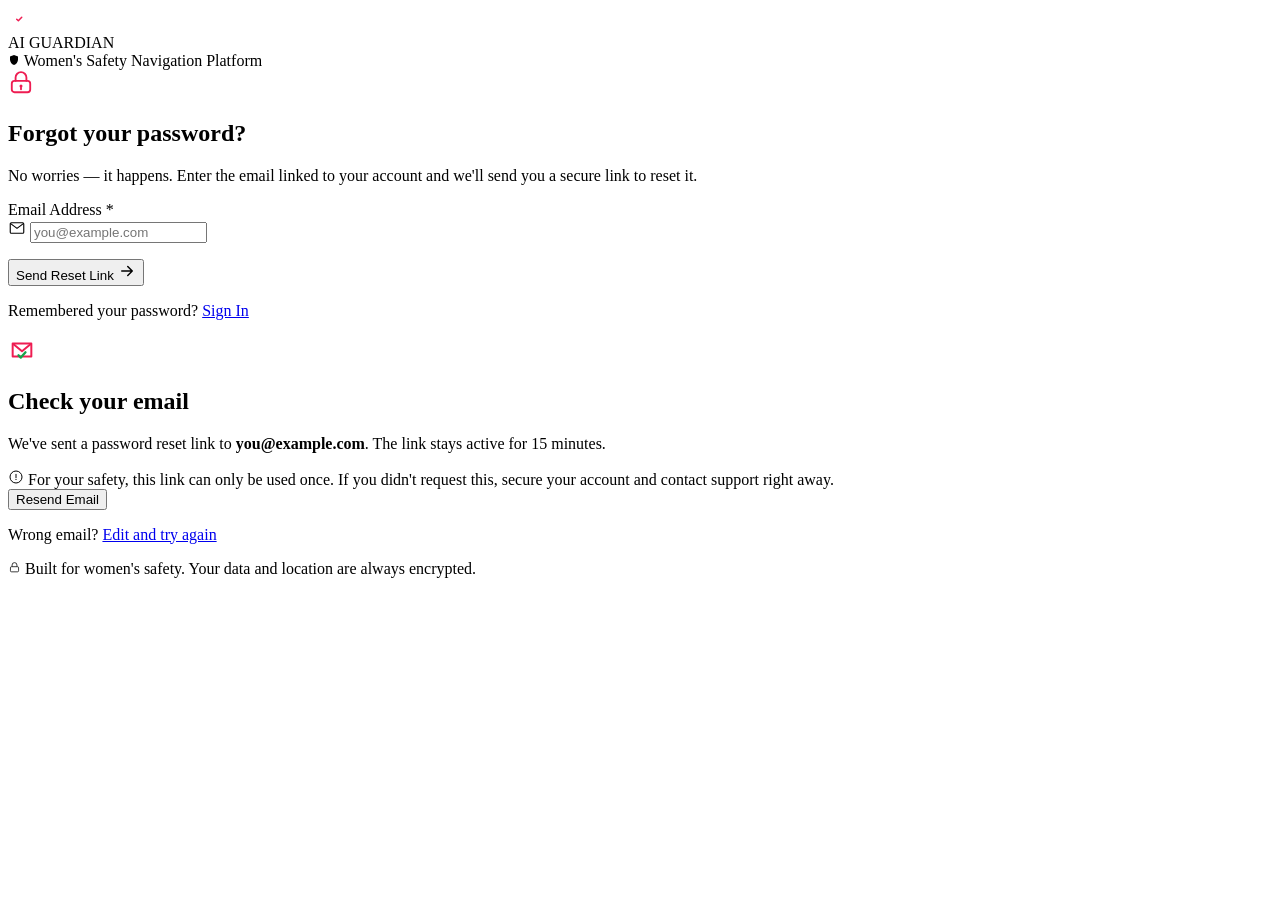
==== html/ForgotPassword.html @ b595bbde "forgot password" ====
<!DOCTYPE html>
<html lang="en">
<head>
<meta charset="UTF-8" />
<meta name="viewport" content="width=device-width, initial-scale=1.0" />
<title>AI Guardian — Reset Your Password</title>
<link rel="stylesheet" href="ForgotPassword.css" />
</head>
<body>

  <div class="page">
    <div class="card" id="card">

      <!-- Brand -->
      <div class="brand">
        <div class="brand-mark">
          <svg viewBox="0 0 24 24" width="22" height="22" fill="none" xmlns="http://www.w3.org/2000/svg">
            <path d="M12 2L4 5v6c0 5.2 3.4 9.7 8 11 4.6-1.3 8-5.8 8-11V5l-8-3z" fill="white"/>
            <path d="M9.5 12.2l1.8 1.8 3.7-4" stroke="#EE1D52" stroke-width="1.6" stroke-linecap="round" stroke-linejoin="round"/>
          </svg>
        </div>
        <span class="brand-name">AI GUARDIAN</span>
      </div>

      <div class="eyebrow">
        <svg viewBox="0 0 24 24" width="12" height="12" fill="none" xmlns="http://www.w3.org/2000/svg">
          <path d="M12 2L4 5v6c0 5.2 3.4 9.7 8 11 4.6-1.3 8-5.8 8-11V5l-8-3z" fill="currentColor"/>
        </svg>
        Women's Safety Navigation Platform
      </div>

      <!-- ===================== STEP 1: REQUEST RESET ===================== -->
      <section class="step" id="step-request" data-active="true">

        <div class="icon-badge">
          <svg viewBox="0 0 24 24" width="26" height="26" fill="none" xmlns="http://www.w3.org/2000/svg">
            <rect x="3.5" y="10" width="17" height="10.5" rx="2.5" stroke="#EE1D52" stroke-width="1.7"/>
            <path d="M7 10V7a5 5 0 0 1 10 0v3" stroke="#EE1D52" stroke-width="1.7" stroke-linecap="round"/>
            <circle cx="12" cy="14.8" r="1.4" fill="#EE1D52"/>
            <path d="M12 16.2v1.6" stroke="#EE1D52" stroke-width="1.7" stroke-linecap="round"/>
          </svg>
        </div>

        <h1>Forgot your password?</h1>
        <p class="subtitle">
          No worries — it happens. Enter the email linked to your account and
          we'll send you a secure link to reset it.
        </p>

        <form id="reset-form" novalidate>
          <label for="email">Email Address <span class="req">*</span></label>
          <div class="input-wrap">
            <svg class="input-icon" viewBox="0 0 24 24" width="18" height="18" fill="none" xmlns="http://www.w3.org/2000/svg">
              <path d="M3 6.5A1.5 1.5 0 0 1 4.5 5h15A1.5 1.5 0 0 1 21 6.5v11a1.5 1.5 0 0 1-1.5 1.5h-15A1.5 1.5 0 0 1 3 17.5v-11Z" stroke="currentColor" stroke-width="1.5"/>
              <path d="M4 6.5l8 6 8-6" stroke="currentColor" stroke-width="1.5" stroke-linecap="round" stroke-linejoin="round"/>
            </svg>
            <input type="email" id="email" name="email" placeholder="you@example.com" autocomplete="email" />
          </div>
          <p class="field-msg" id="email-msg"></p>

          <button type="submit" class="btn-primary" id="submit-btn">
            <span class="btn-label">Send Reset Link</span>
            <svg class="btn-arrow" viewBox="0 0 24 24" width="18" height="18" fill="none" xmlns="http://www.w3.org/2000/svg">
              <path d="M5 12h14M13 6l6 6-6 6" stroke="currentColor" stroke-width="2" stroke-linecap="round" stroke-linejoin="round"/>
            </svg>
            <span class="spinner" aria-hidden="true"></span>
          </button>
        </form>

        <p class="back-row">
          Remembered your password?
          <a href="#">Sign In</a>
        </p>
      </section>

      <!-- ===================== STEP 2: EMAIL SENT ===================== -->
      <section class="step" id="step-sent" data-active="false">

        <div class="icon-badge success">
          <svg viewBox="0 0 24 24" width="28" height="28" fill="none" xmlns="http://www.w3.org/2000/svg">
            <path d="M4 6.5h16v11H4v-11Z" stroke="#EE1D52" stroke-width="1.7" stroke-linejoin="round"/>
            <path d="M4.5 6.8L12 13l7.5-6.2" stroke="#EE1D52" stroke-width="1.7" stroke-linecap="round" stroke-linejoin="round"/>
            <path class="check-mark" d="M9 16.5l2 2 4-4.5" stroke="#16A34A" stroke-width="2" stroke-linecap="round" stroke-linejoin="round"/>
          </svg>
        </div>

        <h1>Check your email</h1>
        <p class="subtitle">
          We've sent a password reset link to
          <strong id="sent-email">you@example.com</strong>.
          The link stays active for 15 minutes.
        </p>

        <div class="info-note">
          <svg viewBox="0 0 24 24" width="16" height="16" fill="none" xmlns="http://www.w3.org/2000/svg">
            <circle cx="12" cy="12" r="9" stroke="currentColor" stroke-width="1.5"/>
            <path d="M12 8v5" stroke="currentColor" stroke-width="1.5" stroke-linecap="round"/>
            <circle cx="12" cy="15.7" r="0.9" fill="currentColor"/>
          </svg>
          <span>For your safety, this link can only be used once. If you didn't request this, secure your account and contact support right away.</span>
        </div>

        <button type="button" class="btn-secondary" id="resend-btn">
          <span id="resend-label">Resend Email</span>
        </button>

        <p class="back-row">
          Wrong email?
          <a href="#" id="edit-email-link">Edit and try again</a>
        </p>
      </section>

    </div>

    <p class="footer-note">
      <svg viewBox="0 0 24 24" width="13" height="13" fill="none" xmlns="http://www.w3.org/2000/svg">
        <rect x="4.5" y="10.5" width="15" height="9.5" rx="2" stroke="currentColor" stroke-width="1.4"/>
        <path d="M7.5 10.5V7.5a4.5 4.5 0 0 1 9 0v3" stroke="currentColor" stroke-width="1.4"/>
      </svg>
      Built for women's safety. Your data and location are always encrypted.
    </p>
  </div>

  <script src="ForgotPassword.js"></script>
</body>
</html>
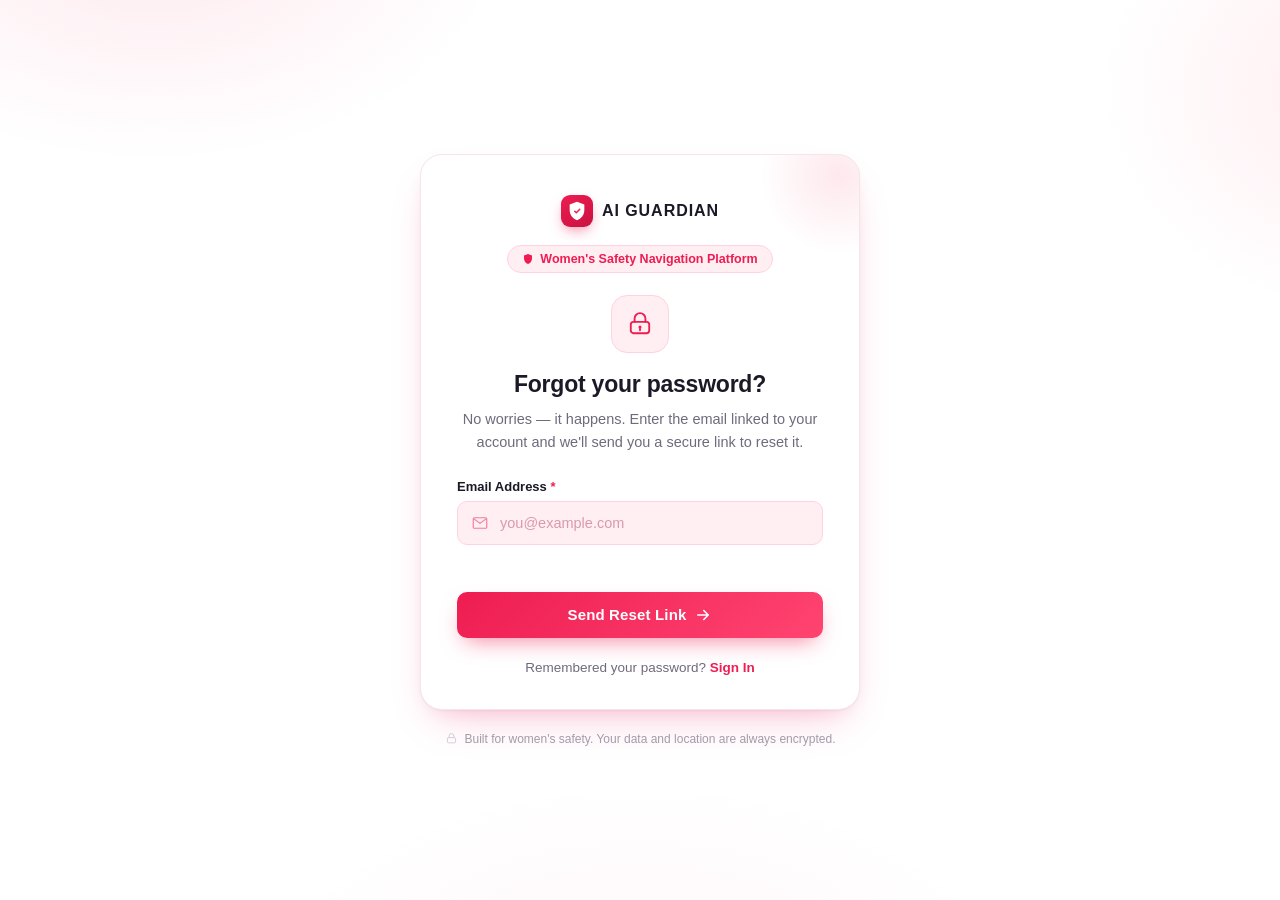
==== commit e7a5f473: "removed dashboard" ====
--- a/html/ForgotPassword.html
+++ b/html/ForgotPassword.html
@@ -4,7 +4,7 @@
 <meta charset="UTF-8" />
 <meta name="viewport" content="width=device-width, initial-scale=1.0" />
 <title>AI Guardian — Reset Your Password</title>
-<link rel="stylesheet" href="ForgotPassword.css" />
+<link rel="stylesheet" href="/css/ForgotPassword.css" />
 </head>
 <body>
 
@@ -121,6 +121,6 @@
     </p>
   </div>
 
-  <script src="ForgotPassword.js"></script>
+  <script src="/js/ForgotPassword.js"></script>
 </body>
 </html>
--- a/css/ForgotPassword.css
+++ b/css/ForgotPassword.css
@@ -0,0 +1,466 @@
+:root {
+  --red: #ee1d52;
+  --red-dark: #c8123f;
+  --pink: #ff6b8b;
+  --pink-soft: #ffeef2;
+  --pink-border: #ffd3dd;
+  --ink: #1c1927;
+  --ink-soft: #6f6b7c;
+  --white: #ffffff;
+  --success: #16a34a;
+  --shadow-color: 340 82% 52%;
+  --radius-lg: 22px;
+  --radius-md: 14px;
+  --radius-sm: 10px;
+}
+
+* {
+  box-sizing: border-box;
+}
+
+html, body {
+  height: 100%;
+}
+
+body {
+  margin: 0;
+  font-family: "Segoe UI", -apple-system, BlinkMacSystemFont, "Inter", Roboto, Helvetica, Arial, sans-serif;
+  color: var(--ink);
+  background:
+    radial-gradient(600px 420px at 12% -10%, rgba(238, 29, 82, 0.10), transparent 60%),
+    radial-gradient(560px 420px at 110% 10%, rgba(255, 107, 139, 0.14), transparent 55%),
+    radial-gradient(700px 500px at 50% 120%, rgba(238, 29, 82, 0.06), transparent 60%),
+    #ffffff;
+  min-height: 100vh;
+}
+
+.page {
+  min-height: 100vh;
+  width: 100%;
+  display: flex;
+  flex-direction: column;
+  align-items: center;
+  justify-content: center;
+  padding: 32px 20px;
+}
+
+/* ===================== CARD ===================== */
+
+.card {
+  width: 100%;
+  max-width: 440px;
+  background: var(--white);
+  border-radius: var(--radius-lg);
+  padding: 40px 36px 34px;
+  box-shadow:
+    0 1px 2px rgba(28, 25, 39, 0.04),
+    0 20px 45px -18px hsla(var(--shadow-color) / 0.28),
+    0 8px 20px -10px hsla(var(--shadow-color) / 0.16);
+  border: 1px solid #f6e5e9;
+  position: relative;
+  overflow: hidden;
+  animation: card-in 0.5s cubic-bezier(0.22, 1, 0.36, 1);
+}
+
+.card::before {
+  content: "";
+  position: absolute;
+  top: -60px;
+  right: -60px;
+  width: 160px;
+  height: 160px;
+  background: radial-gradient(circle, rgba(238, 29, 82, 0.10), transparent 70%);
+  pointer-events: none;
+}
+
+@keyframes card-in {
+  from { opacity: 0; transform: translateY(14px) scale(0.985); }
+  to { opacity: 1; transform: translateY(0) scale(1); }
+}
+
+/* ===================== BRAND ===================== */
+
+.brand {
+  display: flex;
+  align-items: center;
+  justify-content: center;
+  gap: 9px;
+  margin-bottom: 18px;
+}
+
+.brand-mark {
+  width: 32px;
+  height: 32px;
+  border-radius: 9px;
+  background: linear-gradient(145deg, var(--red), var(--red-dark));
+  display: flex;
+  align-items: center;
+  justify-content: center;
+  box-shadow: 0 6px 14px -4px rgba(238, 29, 82, 0.55);
+}
+
+.brand-name {
+  font-size: 16px;
+  font-weight: 800;
+  letter-spacing: 0.06em;
+  color: var(--ink);
+}
+
+.eyebrow {
+  display: flex;
+  align-items: center;
+  justify-content: center;
+  gap: 6px;
+  width: fit-content;
+  margin: 0 auto 22px;
+  padding: 6px 14px;
+  border-radius: 999px;
+  background: var(--pink-soft);
+  color: var(--red);
+  border: 1px solid var(--pink-border);
+  font-size: 12.5px;
+  font-weight: 600;
+}
+
+/* ===================== STEP / SECTIONS ===================== */
+
+.step {
+  display: none;
+  text-align: center;
+  animation: step-in 0.4s ease;
+}
+
+.step[data-active="true"] {
+  display: block;
+}
+
+@keyframes step-in {
+  from { opacity: 0; transform: translateY(6px); }
+  to { opacity: 1; transform: translateY(0); }
+}
+
+.icon-badge {
+  width: 58px;
+  height: 58px;
+  margin: 0 auto 18px;
+  border-radius: 16px;
+  background: var(--pink-soft);
+  border: 1px solid var(--pink-border);
+  display: flex;
+  align-items: center;
+  justify-content: center;
+}
+
+.icon-badge.success {
+  background: #fff5f2;
+}
+
+.check-mark {
+  stroke-dasharray: 20;
+  stroke-dashoffset: 20;
+  animation: draw 0.5s 0.25s ease forwards;
+}
+
+@keyframes draw {
+  to { stroke-dashoffset: 0; }
+}
+
+h1 {
+  font-size: 23px;
+  font-weight: 800;
+  margin: 0 0 10px;
+  letter-spacing: -0.01em;
+}
+
+.subtitle {
+  font-size: 14.5px;
+  line-height: 1.55;
+  color: var(--ink-soft);
+  margin: 0 0 26px;
+}
+
+.subtitle strong {
+  color: var(--ink);
+  font-weight: 700;
+  word-break: break-all;
+}
+
+/* ===================== FORM ===================== */
+
+form {
+  text-align: left;
+}
+
+label {
+  display: block;
+  font-size: 13px;
+  font-weight: 700;
+  margin-bottom: 7px;
+  color: var(--ink);
+}
+
+.req {
+  color: var(--red);
+}
+
+.input-wrap {
+  position: relative;
+  display: flex;
+  align-items: center;
+}
+
+.input-icon {
+  position: absolute;
+  left: 14px;
+  color: var(--red);
+  opacity: 0.55;
+  pointer-events: none;
+  transition: opacity 0.15s ease;
+}
+
+input[type="email"] {
+  width: 100%;
+  padding: 13px 14px 13px 42px;
+  border-radius: var(--radius-sm);
+  border: 1.5px solid var(--pink-border);
+  background: var(--pink-soft);
+  font-size: 14.5px;
+  color: var(--ink);
+  outline: none;
+  transition: border-color 0.15s ease, background 0.15s ease, box-shadow 0.15s ease;
+}
+
+input[type="email"]::placeholder {
+  color: #d99aac;
+}
+
+input[type="email"]:hover {
+  border-color: #ffc0d0;
+}
+
+input[type="email"]:focus {
+  border-color: var(--red);
+  background: var(--white);
+  box-shadow: 0 0 0 4px rgba(238, 29, 82, 0.12);
+}
+
+.input-wrap:focus-within .input-icon {
+  opacity: 1;
+}
+
+.card.has-error input[type="email"] {
+  border-color: var(--red);
+  background: #ffe4ea;
+}
+
+.card.has-error .input-icon {
+  opacity: 1;
+}
+
+.field-msg {
+  min-height: 18px;
+  margin: 7px 2px 0;
+  font-size: 12.5px;
+  color: var(--red);
+  font-weight: 600;
+  opacity: 0;
+  transform: translateY(-2px);
+  transition: opacity 0.15s ease, transform 0.15s ease;
+}
+
+.card.has-error .field-msg {
+  opacity: 1;
+  transform: translateY(0);
+}
+
+/* ===================== BUTTONS ===================== */
+
+.btn-primary {
+  width: 100%;
+  margin-top: 22px;
+  border: none;
+  cursor: pointer;
+  display: flex;
+  align-items: center;
+  justify-content: center;
+  gap: 8px;
+  padding: 14px 18px;
+  border-radius: var(--radius-sm);
+  background: linear-gradient(135deg, var(--red) 0%, #ff4470 100%);
+  color: var(--white);
+  font-size: 15px;
+  font-weight: 700;
+  letter-spacing: 0.01em;
+  box-shadow: 0 10px 22px -8px rgba(238, 29, 82, 0.55);
+  transition: transform 0.15s ease, box-shadow 0.15s ease, filter 0.15s ease;
+  position: relative;
+}
+
+.btn-primary:hover {
+  transform: translateY(-1px);
+  box-shadow: 0 14px 26px -8px rgba(238, 29, 82, 0.6);
+  filter: brightness(1.03);
+}
+
+.btn-primary:active {
+  transform: translateY(0);
+}
+
+.btn-primary:focus-visible,
+.btn-secondary:focus-visible,
+a:focus-visible {
+  outline: 2px solid var(--red-dark);
+  outline-offset: 2px;
+}
+
+.btn-arrow {
+  transition: transform 0.15s ease;
+}
+
+.btn-primary:hover .btn-arrow {
+  transform: translateX(3px);
+}
+
+.spinner {
+  display: none;
+  width: 16px;
+  height: 16px;
+  border-radius: 50%;
+  border: 2.2px solid rgba(255, 255, 255, 0.45);
+  border-top-color: var(--white);
+  animation: spin 0.7s linear infinite;
+}
+
+.card.is-loading .btn-label,
+.card.is-loading .btn-arrow {
+  display: none;
+}
+
+.card.is-loading .spinner {
+  display: inline-block;
+}
+
+.card.is-loading .btn-primary {
+  cursor: progress;
+  filter: brightness(0.96);
+}
+
+@keyframes spin {
+  to { transform: rotate(360deg); }
+}
+
+.btn-secondary {
+  width: 100%;
+  margin-top: 4px;
+  padding: 13px 18px;
+  border-radius: var(--radius-sm);
+  border: 1.5px solid var(--pink-border);
+  background: var(--pink-soft);
+  color: var(--red-dark);
+  font-size: 14.5px;
+  font-weight: 700;
+  cursor: pointer;
+  transition: background 0.15s ease, border-color 0.15s ease, opacity 0.15s ease;
+}
+
+.btn-secondary:hover:not(:disabled) {
+  background: #ffe2e9;
+  border-color: #ffbccb;
+}
+
+.btn-secondary:disabled {
+  cursor: default;
+  opacity: 0.6;
+}
+
+/* ===================== MISC ===================== */
+
+.info-note {
+  display: flex;
+  gap: 9px;
+  text-align: left;
+  align-items: flex-start;
+  background: var(--pink-soft);
+  border: 1px solid var(--pink-border);
+  border-radius: var(--radius-sm);
+  padding: 12px 13px;
+  margin-bottom: 20px;
+  font-size: 12.5px;
+  line-height: 1.5;
+  color: var(--ink-soft);
+}
+
+.info-note svg {
+  flex-shrink: 0;
+  margin-top: 1px;
+  color: var(--red);
+}
+
+.back-row {
+  margin: 22px 0 0;
+  text-align: center;
+  font-size: 13.5px;
+  color: var(--ink-soft);
+}
+
+.back-row a {
+  color: var(--red);
+  font-weight: 700;
+  text-decoration: none;
+}
+
+.back-row a:hover {
+  text-decoration: underline;
+}
+
+.footer-note {
+  display: flex;
+  align-items: center;
+  gap: 7px;
+  justify-content: center;
+  max-width: 440px;
+  margin: 22px auto 0;
+  color: #a39fac;
+  font-size: 12px;
+  text-align: center;
+}
+
+.footer-note svg {
+  flex-shrink: 0;
+  color: #c9c4d1;
+}
+
+/* ===================== RESPONSIVE ===================== */
+
+@media (max-width: 480px) {
+  .card {
+    padding: 32px 22px 28px;
+    border-radius: 18px;
+  }
+
+  h1 {
+    font-size: 20px;
+  }
+
+  .subtitle {
+    font-size: 14px;
+  }
+
+  .footer-note {
+    font-size: 11px;
+    padding: 0 10px;
+  }
+}
+
+@media (max-width: 340px) {
+  .card {
+    padding: 26px 16px 24px;
+  }
+}
+
+@media (prefers-reduced-motion: reduce) {
+  *, *::before, *::after {
+    animation-duration: 0.001ms !important;
+    transition-duration: 0.001ms !important;
+  }
+}
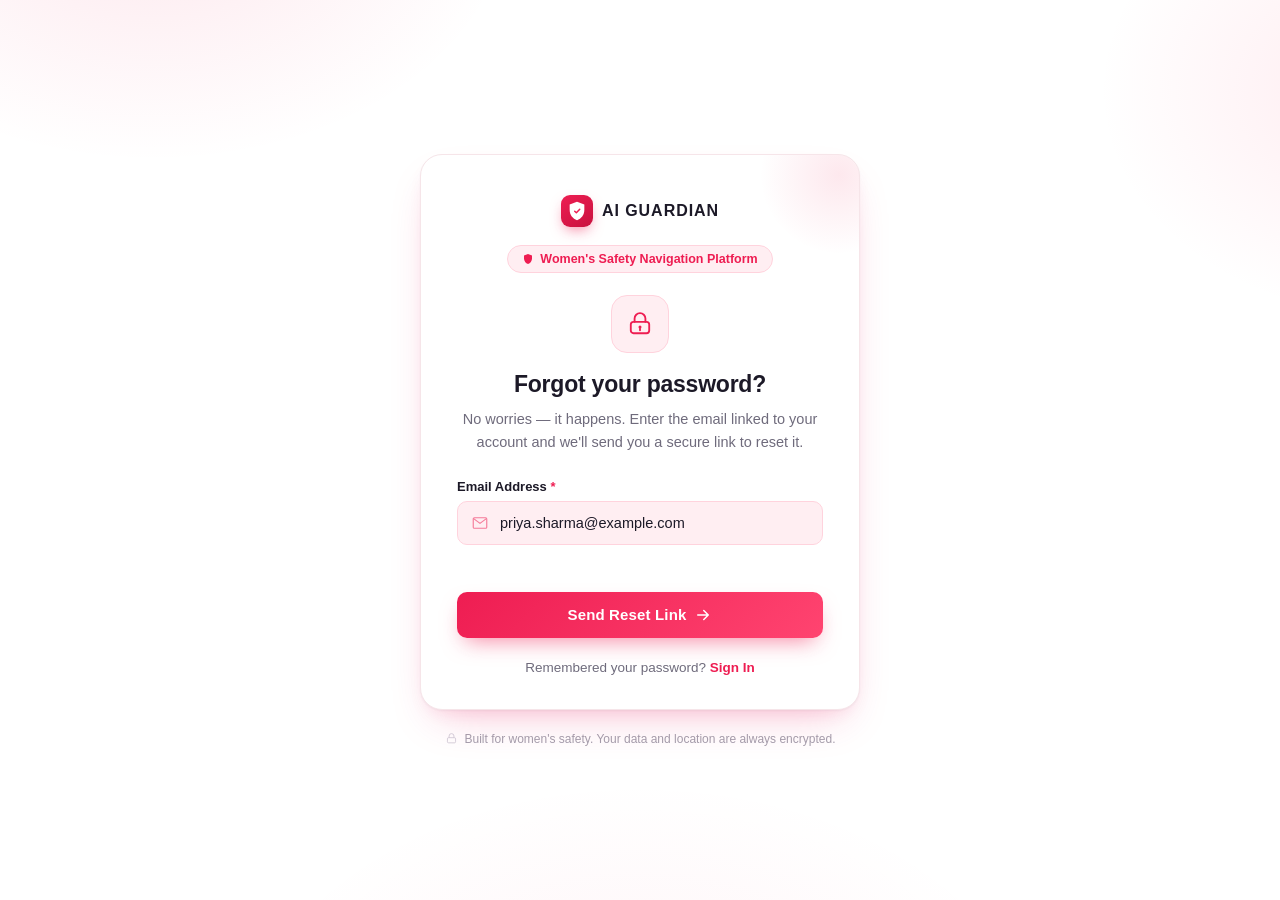
==== commit 56c7956a: "added final touches" ====
--- a/html/ForgotPassword.html
+++ b/html/ForgotPassword.html
@@ -4,7 +4,7 @@
 <meta charset="UTF-8" />
 <meta name="viewport" content="width=device-width, initial-scale=1.0" />
 <title>AI Guardian — Reset Your Password</title>
-<link rel="stylesheet" href="/css/ForgotPassword.css" />
+<link rel="stylesheet" href="../css/ForgotPassword.css" />
 </head>
 <body>
 
@@ -54,7 +54,7 @@
               <path d="M3 6.5A1.5 1.5 0 0 1 4.5 5h15A1.5 1.5 0 0 1 21 6.5v11a1.5 1.5 0 0 1-1.5 1.5h-15A1.5 1.5 0 0 1 3 17.5v-11Z" stroke="currentColor" stroke-width="1.5"/>
               <path d="M4 6.5l8 6 8-6" stroke="currentColor" stroke-width="1.5" stroke-linecap="round" stroke-linejoin="round"/>
             </svg>
-            <input type="email" id="email" name="email" placeholder="you@example.com" autocomplete="email" />
+            <input type="email" id="email" name="email" placeholder="you@example.com" value="priya.sharma@example.com" autocomplete="email" />
           </div>
           <p class="field-msg" id="email-msg"></p>
 
@@ -69,7 +69,7 @@
 
         <p class="back-row">
           Remembered your password?
-          <a href="#">Sign In</a>
+          <a href="Signin.html">Sign In</a>
         </p>
       </section>
 
@@ -105,8 +105,7 @@
         </button>
 
         <p class="back-row">
-          Wrong email?
-          <a href="#" id="edit-email-link">Edit and try again</a>
+          <a href="Signin.html">Return to Sign In</a>
         </p>
       </section>
 
@@ -121,6 +120,6 @@
     </p>
   </div>
 
-  <script src="/js/ForgotPassword.js"></script>
+  <script src="../js/ForgotPassword.js"></script>
 </body>
 </html>
